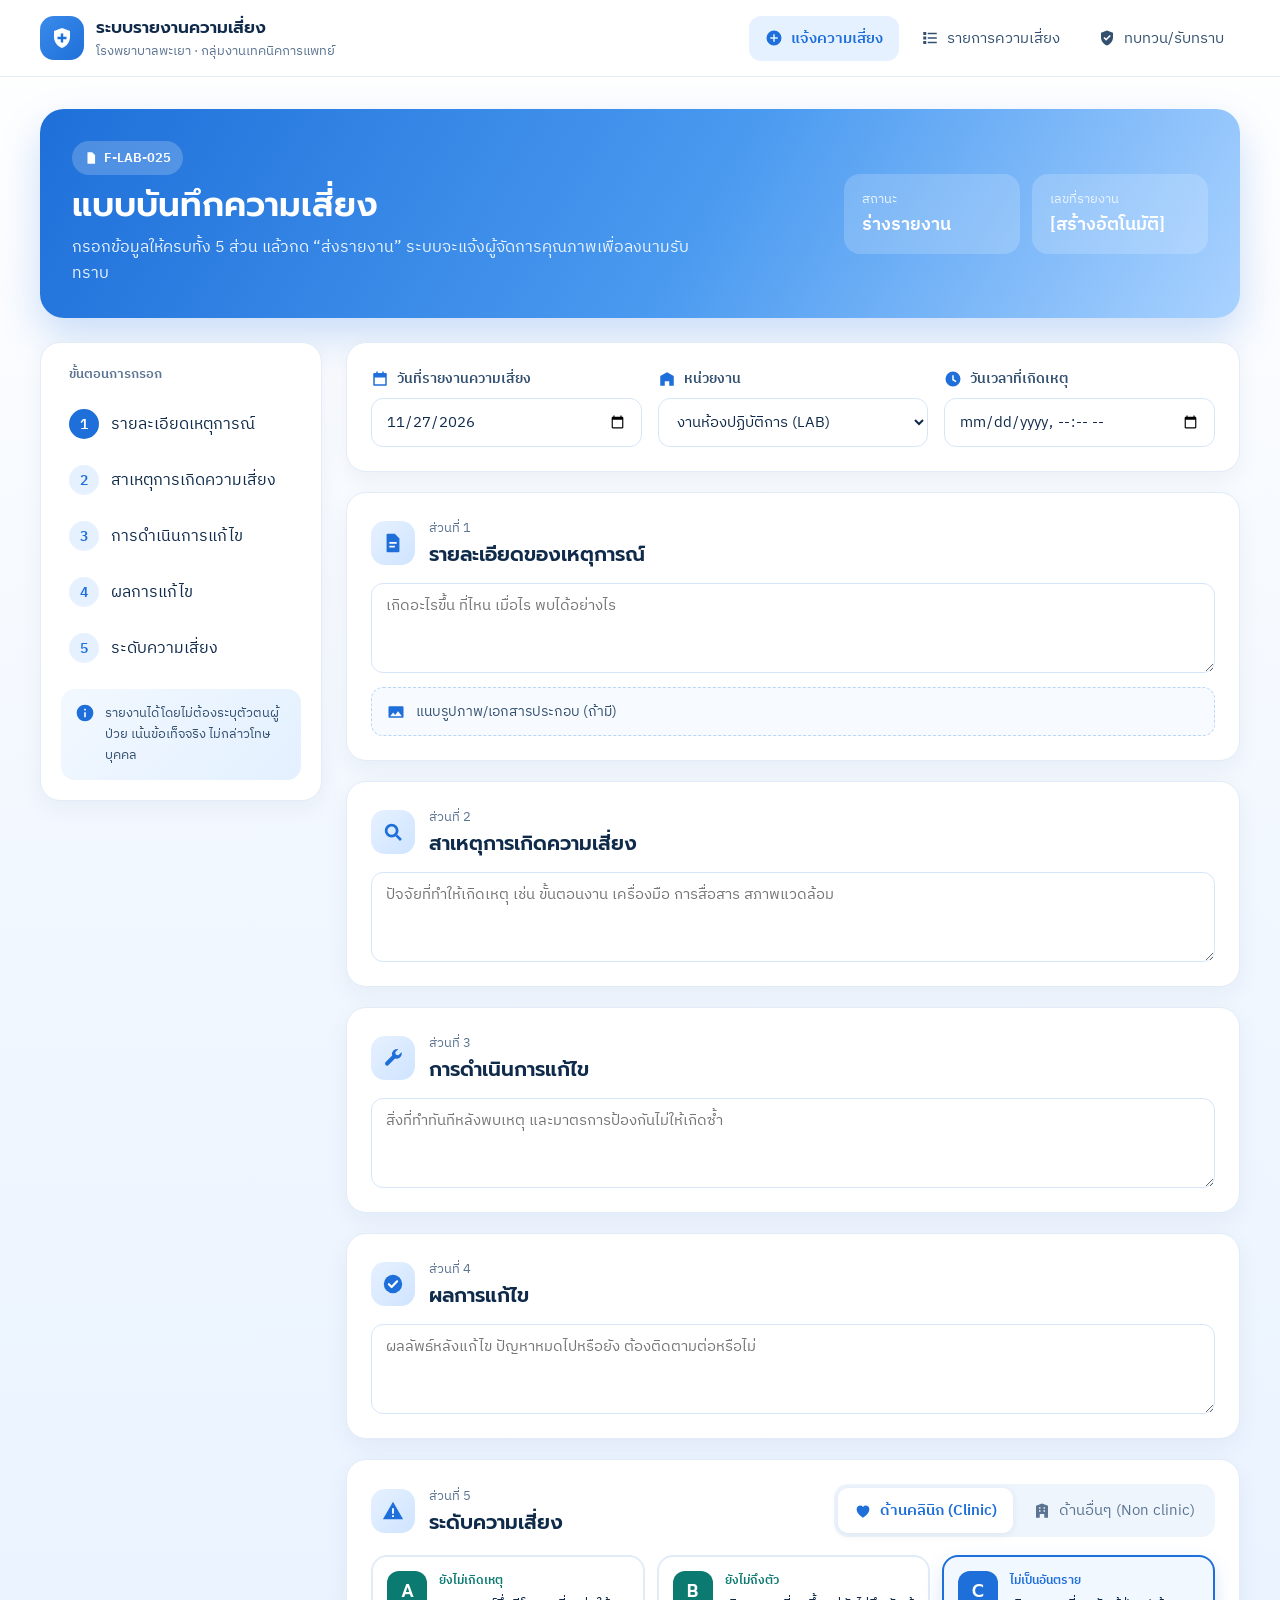
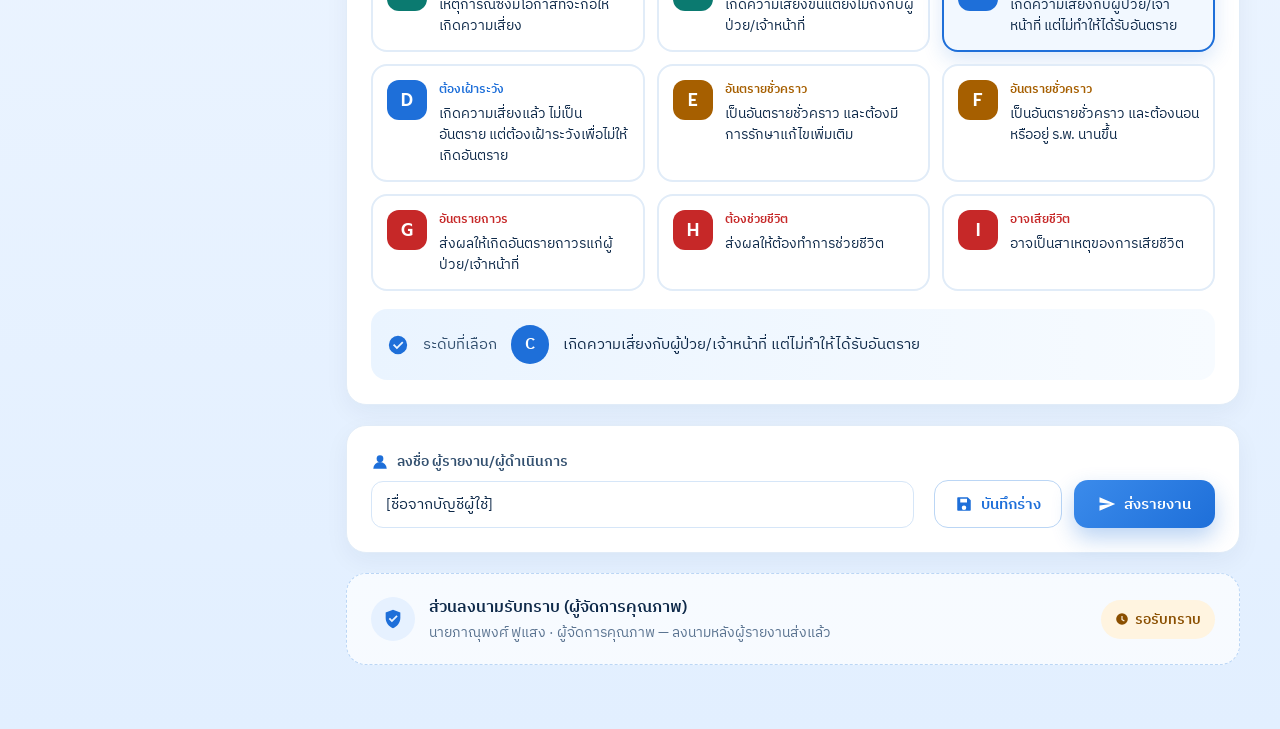
==== index.html @ 82d681a1 "Add static mockup of the risk reporting website (F-LAB-025) Three pages converted from the design ca" ====
<!doctype html>
<html lang="th">
<head>
<meta charset="utf-8">
<meta name="viewport" content="width=device-width, initial-scale=1">
<title>แบบบันทึกความเสี่ยง · ระบบรายงานความเสี่ยง</title>
<link rel="preconnect" href="https://fonts.googleapis.com">
<link rel="preconnect" href="https://fonts.gstatic.com" crossorigin>
<link rel="stylesheet" href="https://fonts.googleapis.com/css2?family=IBM+Plex+Sans+Thai:wght@400;500;600;700&amp;family=Prompt:wght@500;600;700&amp;display=swap">
<link rel="stylesheet" href="assets/style.css">
</head>
<body>
<div style="min-height: 100vh; background: linear-gradient(180deg, #FFFFFF 0%, #F1F7FF 40%, #E2EFFF 100%); font-family: 'IBM Plex Sans Thai', sans-serif; color: #0F2A4A">

<header style="background: rgba(255,255,255,0.85); border-bottom: 1px solid #E1ECF8; backdrop-filter: blur(8px)">
<div style="max-width: 1200px; margin: 0 auto; padding: 14px 24px; display: flex; flex-wrap: wrap; align-items: center; justify-content: space-between; gap: 12px">
<div style="display: flex; align-items: center; gap: 12px">
<div style="width: 44px; height: 44px; border-radius: 14px; background: linear-gradient(135deg, #3B8BEB, #1E6FD9); color: #FFFFFF; display: flex; align-items: center; justify-content: center">
<svg width="24" height="24" viewBox="0 0 24 24" aria-hidden="true"><path fill="currentColor" d="M12 2 4 5v6c0 5 3.4 9.4 8 11 4.6-1.6 8-6 8-11V5l-8-3z"></path><path fill="#1E6FD9" d="M10.8 7.5h2.4v3.3h3.3v2.4h-3.3v3.3h-2.4v-3.3H7.5v-2.4h3.3z"></path></svg>
</div>
<div>
<div style="font-family: Prompt, sans-serif; font-weight: 600; font-size: 17px">ระบบรายงานความเสี่ยง</div>
<div style="font-size: 13px; color: #5B7491">โรงพยาบาลพะเยา · กลุ่มงานเทคนิคการแพทย์</div>
</div>
</div>
<nav style="display: flex; flex-wrap: wrap; gap: 6px">
<a href="index.html" style="display: flex; align-items: center; gap: 8px; padding: 10px 16px; border-radius: 12px; background: #E6F1FF; color: #1E6FD9; font-weight: 600; font-size: 15px">
<svg width="18" height="18" viewBox="0 0 24 24" aria-hidden="true"><path fill="currentColor" d="M12 2a10 10 0 1 0 0 20 10 10 0 0 0 0-20zm1 5v4h4v2h-4v4h-2v-4H7v-2h4V7h2z"></path></svg>แจ้งความเสี่ยง</a>
<a href="list.html" style="display: flex; align-items: center; gap: 8px; padding: 10px 16px; border-radius: 12px; color: #33506F; font-size: 15px">
<svg width="18" height="18" viewBox="0 0 24 24" aria-hidden="true"><path fill="currentColor" d="M3 4h4v4H3zm6 1h12v2H9zM3 10h4v4H3zm6 1h12v2H9zm-6 5h4v4H3zm6 1h12v2H9z"></path></svg>รายการความเสี่ยง</a>
<a href="review.html" style="display: flex; align-items: center; gap: 8px; padding: 10px 16px; border-radius: 12px; color: #33506F; font-size: 15px">
<svg width="18" height="18" viewBox="0 0 24 24" aria-hidden="true"><path fill="currentColor" d="M12 2 4 5v6c0 5 3.4 9.4 8 11 4.6-1.6 8-6 8-11V5l-8-3zm-1.2 13.6-3.5-3.5 1.4-1.4 2.1 2.1 4.9-4.9 1.4 1.4-6.3 6.3z"></path></svg>ทบทวน/รับทราบ</a>
</nav>
</div>
</header>

<main style="max-width: 1200px; margin: 0 auto; padding: 32px 24px 64px; display: flex; flex-direction: column; gap: 24px">

<section style="border-radius: 24px; padding: 32px; background: linear-gradient(120deg, #1E6FD9 0%, #4A9AF0 55%, #A9D2FF 100%); color: #FFFFFF; display: flex; flex-wrap: wrap; align-items: center; justify-content: space-between; gap: 20px; box-shadow: 0 18px 40px rgba(30,111,217,0.22)">
<div style="display: flex; flex-direction: column; gap: 8px; max-width: 640px">
<div style="display: inline-flex; align-self: flex-start; align-items: center; gap: 6px; padding: 6px 12px; border-radius: 999px; background: rgba(255,255,255,0.2); font-size: 13px; font-weight: 600">
<svg width="14" height="14" viewBox="0 0 24 24" aria-hidden="true"><path fill="currentColor" d="M6 2h8l5 5v15H6z"></path></svg>F-LAB-025</div>
<h1 style="margin: 0; font-family: Prompt, sans-serif; font-size: 34px; font-weight: 600; line-height: 1.3">แบบบันทึกความเสี่ยง</h1>
<p style="margin: 0; font-size: 16px; line-height: 1.6; color: #EAF4FF">กรอกข้อมูลให้ครบทั้ง 5 ส่วน แล้วกด “ส่งรายงาน” ระบบจะแจ้งผู้จัดการคุณภาพเพื่อลงนามรับทราบ</p>
</div>
<div style="display: flex; gap: 12px; flex-wrap: wrap">
<div style="background: rgba(255,255,255,0.18); border-radius: 16px; padding: 14px 18px; min-width: 140px">
<div style="font-size: 13px; color: #EAF4FF">สถานะ</div>
<div style="font-size: 18px; font-weight: 600">ร่างรายงาน</div>
</div>
<div style="background: rgba(255,255,255,0.18); border-radius: 16px; padding: 14px 18px; min-width: 140px">
<div style="font-size: 13px; color: #EAF4FF">เลขที่รายงาน</div>
<div style="font-size: 18px; font-weight: 600">[สร้างอัตโนมัติ]</div>
</div>
</div>
</section>

<div style="display: flex; flex-wrap: wrap; gap: 24px; align-items: flex-start">

<aside style="flex: 1 1 240px; max-width: 300px; background: #FFFFFF; border: 1px solid #E1ECF8; border-radius: 20px; padding: 20px; display: flex; flex-direction: column; gap: 6px; box-shadow: 0 8px 24px rgba(15,42,74,0.05)">
<div style="font-size: 13px; font-weight: 600; color: #5B7491; padding: 0 8px 8px">ขั้นตอนการกรอก</div>
<a href="#s1" style="display: flex; align-items: center; gap: 12px; padding: 10px 8px; border-radius: 12px; color: #0F2A4A"><span style="width: 30px; height: 30px; border-radius: 50%; background: #1E6FD9; color: #FFFFFF; display: flex; align-items: center; justify-content: center; font-weight: 600; font-size: 14px">1</span>รายละเอียดเหตุการณ์</a>
<a href="#s2" style="display: flex; align-items: center; gap: 12px; padding: 10px 8px; border-radius: 12px; color: #0F2A4A"><span style="width: 30px; height: 30px; border-radius: 50%; background: #E6F1FF; color: #1E6FD9; display: flex; align-items: center; justify-content: center; font-weight: 600; font-size: 14px">2</span>สาเหตุการเกิดความเสี่ยง</a>
<a href="#s3" style="display: flex; align-items: center; gap: 12px; padding: 10px 8px; border-radius: 12px; color: #0F2A4A"><span style="width: 30px; height: 30px; border-radius: 50%; background: #E6F1FF; color: #1E6FD9; display: flex; align-items: center; justify-content: center; font-weight: 600; font-size: 14px">3</span>การดำเนินการแก้ไข</a>
<a href="#s4" style="display: flex; align-items: center; gap: 12px; padding: 10px 8px; border-radius: 12px; color: #0F2A4A"><span style="width: 30px; height: 30px; border-radius: 50%; background: #E6F1FF; color: #1E6FD9; display: flex; align-items: center; justify-content: center; font-weight: 600; font-size: 14px">4</span>ผลการแก้ไข</a>
<a href="#s5" style="display: flex; align-items: center; gap: 12px; padding: 10px 8px; border-radius: 12px; color: #0F2A4A"><span style="width: 30px; height: 30px; border-radius: 50%; background: #E6F1FF; color: #1E6FD9; display: flex; align-items: center; justify-content: center; font-weight: 600; font-size: 14px">5</span>ระดับความเสี่ยง</a>
<div style="margin-top: 10px; padding: 14px; border-radius: 14px; background: linear-gradient(135deg, #F2F8FF, #E3F0FF); font-size: 13px; line-height: 1.6; color: #33506F; display: flex; gap: 10px">
<svg width="20" height="20" viewBox="0 0 24 24" aria-hidden="true" style="flex: none; color: #1E6FD9"><path fill="currentColor" d="M12 2a10 10 0 1 0 0 20 10 10 0 0 0 0-20zm1 15h-2v-6h2v6zm0-8h-2V7h2v2z"></path></svg>
<span>รายงานได้โดยไม่ต้องระบุตัวตนผู้ป่วย เน้นข้อเท็จจริง ไม่กล่าวโทษบุคคล</span>
</div>
</aside>

<form style="flex: 999 1 560px; min-width: 0; display: flex; flex-direction: column; gap: 20px">

<section style="background: #FFFFFF; border: 1px solid #E1ECF8; border-radius: 20px; padding: 24px; box-shadow: 0 8px 24px rgba(15,42,74,0.05); display: grid; grid-template-columns: repeat(auto-fit, minmax(220px, 1fr)); gap: 16px">
<label style="display: flex; flex-direction: column; gap: 8px"><span class="lbl" style="display: flex; align-items: center; gap: 8px"><svg width="18" height="18" viewBox="0 0 24 24" aria-hidden="true" style="color: #1E6FD9"><path fill="currentColor" fill-rule="evenodd" d="M7 2h2v2h6V2h2v2h3a1 1 0 0 1 1 1v15a1 1 0 0 1-1 1H4a1 1 0 0 1-1-1V5a1 1 0 0 1 1-1h3V2zm12 8H5v9h14v-9z"></path></svg>วันที่รายงานความเสี่ยง</span><input class="fld" type="date" value="2026-11-27"></label>
<label style="display: flex; flex-direction: column; gap: 8px"><span class="lbl" style="display: flex; align-items: center; gap: 8px"><svg width="18" height="18" viewBox="0 0 24 24" aria-hidden="true" style="color: #1E6FD9"><path fill="currentColor" d="M3 21V8l9-5 9 5v13h-6v-6H9v6H3z"></path></svg>หน่วยงาน</span><select class="fld"><option>งานห้องปฏิบัติการ (LAB)</option><option>[หน่วยงานอื่น]</option></select></label>
<label style="display: flex; flex-direction: column; gap: 8px"><span class="lbl" style="display: flex; align-items: center; gap: 8px"><svg width="18" height="18" viewBox="0 0 24 24" aria-hidden="true" style="color: #1E6FD9"><path fill="currentColor" d="M12 2a10 10 0 1 0 0 20 10 10 0 0 0 0-20zm1 5v5.4l3.6 2.1-1 1.7L11 13.5V7h2z"></path></svg>วันเวลาที่เกิดเหตุ</span><input class="fld" type="datetime-local"></label>
</section>

<section id="s1" style="background: #FFFFFF; border: 1px solid #E1ECF8; border-radius: 20px; padding: 24px; box-shadow: 0 8px 24px rgba(15,42,74,0.05); display: flex; flex-direction: column; gap: 14px">
<div style="display: flex; align-items: center; gap: 14px">
<div style="width: 44px; height: 44px; border-radius: 14px; background: linear-gradient(135deg, #E6F1FF, #CFE4FF); color: #1E6FD9; display: flex; align-items: center; justify-content: center"><svg width="22" height="22" viewBox="0 0 24 24" aria-hidden="true"><path fill="currentColor" d="M6 2h8l5 5v14a1 1 0 0 1-1 1H6a1 1 0 0 1-1-1V3a1 1 0 0 1 1-1z"></path><path fill="#FFFFFF" d="M8 11h8v1.8H8zm0 4h6v1.8H8z"></path></svg></div>
<div><div style="font-size: 13px; color: #5B7491">ส่วนที่ 1</div><h2 style="margin: 0; font-family: Prompt, sans-serif; font-size: 20px; font-weight: 600">รายละเอียดของเหตุการณ์</h2></div>
</div>
<textarea class="fld" aria-label="รายละเอียดของเหตุการณ์" placeholder="เกิดอะไรขึ้น ที่ไหน เมื่อไร พบได้อย่างไร"></textarea>
<div style="display: flex; align-items: center; gap: 10px; padding: 12px 14px; border: 1.5px dashed #BBD6F5; border-radius: 12px; color: #33506F; font-size: 14px; background: #F7FBFF">
<svg width="20" height="20" viewBox="0 0 24 24" aria-hidden="true" style="color: #1E6FD9"><path fill="currentColor" d="M4 5h16a1 1 0 0 1 1 1v12a1 1 0 0 1-1 1H4a1 1 0 0 1-1-1V6a1 1 0 0 1 1-1zm1 12h14l-4.5-6-3.5 4.5-2.5-3L5 17z"></path></svg>แนบรูปภาพ/เอกสารประกอบ (ถ้ามี)</div>
</section>

<section id="s2" style="background: #FFFFFF; border: 1px solid #E1ECF8; border-radius: 20px; padding: 24px; box-shadow: 0 8px 24px rgba(15,42,74,0.05); display: flex; flex-direction: column; gap: 14px">
<div style="display: flex; align-items: center; gap: 14px">
<div style="width: 44px; height: 44px; border-radius: 14px; background: linear-gradient(135deg, #E6F1FF, #CFE4FF); color: #1E6FD9; display: flex; align-items: center; justify-content: center"><svg width="22" height="22" viewBox="0 0 24 24" aria-hidden="true"><circle cx="10.5" cy="10.5" r="6" fill="none" stroke="currentColor" stroke-width="3"></circle><path fill="currentColor" d="m14.6 16.7 2.1-2.1 5 5-2.1 2.1z"></path></svg></div>
<div><div style="font-size: 13px; color: #5B7491">ส่วนที่ 2</div><h2 style="margin: 0; font-family: Prompt, sans-serif; font-size: 20px; font-weight: 600">สาเหตุการเกิดความเสี่ยง</h2></div>
</div>
<textarea class="fld" aria-label="สาเหตุการเกิดความเสี่ยง" placeholder="ปัจจัยที่ทำให้เกิดเหตุ เช่น ขั้นตอนงาน เครื่องมือ การสื่อสาร สภาพแวดล้อม"></textarea>
</section>

<section id="s3" style="background: #FFFFFF; border: 1px solid #E1ECF8; border-radius: 20px; padding: 24px; box-shadow: 0 8px 24px rgba(15,42,74,0.05); display: flex; flex-direction: column; gap: 14px">
<div style="display: flex; align-items: center; gap: 14px">
<div style="width: 44px; height: 44px; border-radius: 14px; background: linear-gradient(135deg, #E6F1FF, #CFE4FF); color: #1E6FD9; display: flex; align-items: center; justify-content: center"><svg width="22" height="22" viewBox="0 0 24 24" aria-hidden="true"><path fill="currentColor" d="M21.6 7.2a5.6 5.6 0 0 1-7.4 5.3l-7.3 7.3a2.2 2.2 0 0 1-3.1-3.1l7.3-7.3a5.6 5.6 0 0 1 6.7-7.1l-3.3 3.3.6 2.8 2.8.6 3.3-3.3c.3.5.4 1 .4 1.5z"></path></svg></div>
<div><div style="font-size: 13px; color: #5B7491">ส่วนที่ 3</div><h2 style="margin: 0; font-family: Prompt, sans-serif; font-size: 20px; font-weight: 600">การดำเนินการแก้ไข</h2></div>
</div>
<textarea class="fld" aria-label="การดำเนินการแก้ไข" placeholder="สิ่งที่ทำทันทีหลังพบเหตุ และมาตรการป้องกันไม่ให้เกิดซ้ำ"></textarea>
</section>

<section id="s4" style="background: #FFFFFF; border: 1px solid #E1ECF8; border-radius: 20px; padding: 24px; box-shadow: 0 8px 24px rgba(15,42,74,0.05); display: flex; flex-direction: column; gap: 14px">
<div style="display: flex; align-items: center; gap: 14px">
<div style="width: 44px; height: 44px; border-radius: 14px; background: linear-gradient(135deg, #E6F1FF, #CFE4FF); color: #1E6FD9; display: flex; align-items: center; justify-content: center"><svg width="22" height="22" viewBox="0 0 24 24" aria-hidden="true"><circle cx="12" cy="12" r="10" fill="currentColor"></circle><path fill="none" stroke="#FFFFFF" stroke-width="2.4" stroke-linecap="round" stroke-linejoin="round" d="m7.5 12.3 3 3 6-6.2"></path></svg></div>
<div><div style="font-size: 13px; color: #5B7491">ส่วนที่ 4</div><h2 style="margin: 0; font-family: Prompt, sans-serif; font-size: 20px; font-weight: 600">ผลการแก้ไข</h2></div>
</div>
<textarea class="fld" aria-label="ผลการแก้ไข" placeholder="ผลลัพธ์หลังแก้ไข ปัญหาหมดไปหรือยัง ต้องติดตามต่อหรือไม่"></textarea>
</section>

<section id="s5" style="background: #FFFFFF; border: 1px solid #E1ECF8; border-radius: 20px; padding: 24px; box-shadow: 0 8px 24px rgba(15,42,74,0.05); display: flex; flex-direction: column; gap: 18px">
<div style="display: flex; flex-wrap: wrap; align-items: center; justify-content: space-between; gap: 14px">
<div style="display: flex; align-items: center; gap: 14px">
<div style="width: 44px; height: 44px; border-radius: 14px; background: linear-gradient(135deg, #E6F1FF, #CFE4FF); color: #1E6FD9; display: flex; align-items: center; justify-content: center"><svg width="22" height="22" viewBox="0 0 24 24" aria-hidden="true"><path fill="currentColor" d="M12 2 1 21h22L12 2z"></path><path fill="#FFFFFF" d="M11 9h2v6h-2zm0 7.5h2v2h-2z"></path></svg></div>
<div><div style="font-size: 13px; color: #5B7491">ส่วนที่ 5</div><h2 style="margin: 0; font-family: Prompt, sans-serif; font-size: 20px; font-weight: 600">ระดับความเสี่ยง</h2></div>
</div>
<div style="display: flex; gap: 4px; padding: 4px; border-radius: 14px; background: #EEF5FD">
<button type="button" id="tabClinic" style="display: flex; align-items: center; gap: 8px; border: 0; cursor: pointer; font: inherit; font-size: 15px; padding: 10px 16px; border-radius: 10px"><svg width="18" height="18" viewBox="0 0 24 24" aria-hidden="true"><path fill="currentColor" d="M12 21s-8.5-5.2-8.5-11.2A4.8 4.8 0 0 1 12 6.6a4.8 4.8 0 0 1 8.5 3.2C20.5 15.8 12 21 12 21z"></path></svg>ด้านคลินิก (Clinic)</button>
<button type="button" id="tabNon" style="display: flex; align-items: center; gap: 8px; border: 0; cursor: pointer; font: inherit; font-size: 15px; padding: 10px 16px; border-radius: 10px"><svg width="18" height="18" viewBox="0 0 24 24" aria-hidden="true"><path fill="currentColor" d="M4 21V5l8-3 8 3v16h-5v-5H9v5H4zm4-12h2V7H8zm6 0h2V7h-2zm-6 4h2v-2H8zm6 0h2v-2h-2z"></path></svg>ด้านอื่นๆ (Non clinic)</button>
</div>
</div>

<div id="levels" style="display: grid; grid-template-columns: repeat(auto-fill, minmax(240px, 1fr)); gap: 12px"></div>

<div style="display: flex; flex-wrap: wrap; align-items: center; gap: 14px; padding: 16px; border-radius: 16px; background: linear-gradient(90deg, #EAF4FF, #F7FBFF)">
<svg width="22" height="22" viewBox="0 0 24 24" aria-hidden="true" style="color: #1E6FD9"><path fill="currentColor" d="M12 2a10 10 0 1 0 0 20 10 10 0 0 0 0-20zm-1.2 14.6-4.3-4.3 1.4-1.4 2.9 2.9 5.7-5.7 1.4 1.4-7.1 7.1z"></path></svg>
<span style="font-size: 15px; color: #33506F">ระดับที่เลือก</span>
<span style="padding: 6px 14px; border-radius: 999px; color: #FFFFFF; font-weight: 600" id="selCode"></span>
<span style="font-size: 15px; flex: 1 1 300px" id="selDesc"></span>
</div>
</section>

<section style="background: #FFFFFF; border: 1px solid #E1ECF8; border-radius: 20px; padding: 24px; box-shadow: 0 8px 24px rgba(15,42,74,0.05); display: flex; flex-wrap: wrap; gap: 20px; align-items: flex-end">
<label style="flex: 1 1 280px; display: flex; flex-direction: column; gap: 8px"><span class="lbl" style="display: flex; align-items: center; gap: 8px"><svg width="18" height="18" viewBox="0 0 24 24" aria-hidden="true" style="color: #1E6FD9"><circle cx="12" cy="7.5" r="4.5" fill="currentColor"></circle><path fill="currentColor" d="M3 21a9 9 0 0 1 18 0z"></path></svg>ลงชื่อ ผู้รายงาน/ผู้ดำเนินการ</span><input class="fld" type="text" value="[ชื่อจากบัญชีผู้ใช้]"></label>
<div style="display: flex; gap: 12px; flex-wrap: wrap">
<button type="button" style="display: flex; align-items: center; gap: 8px; min-height: 48px; padding: 0 20px; border-radius: 14px; border: 1.5px solid #BBD6F5; background: #FFFFFF; color: #1E6FD9; font: inherit; font-weight: 600; font-size: 15px; cursor: pointer"><svg width="18" height="18" viewBox="0 0 24 24" aria-hidden="true"><path fill="currentColor" d="M4 3h13l4 4v13a1 1 0 0 1-1 1H4a1 1 0 0 1-1-1V4a1 1 0 0 1 1-1zm3 2v5h9V5H7zm5 9a3 3 0 1 0 0 6 3 3 0 0 0 0-6z"></path></svg>บันทึกร่าง</button>
<a href="list.html" style="display: flex; align-items: center; gap: 8px; min-height: 48px; padding: 0 24px; border-radius: 14px; background: linear-gradient(135deg, #3B8BEB, #1E6FD9); color: #FFFFFF; font-weight: 600; font-size: 15px; box-shadow: 0 10px 22px rgba(30,111,217,0.3)"><svg width="18" height="18" viewBox="0 0 24 24" aria-hidden="true"><path fill="currentColor" d="M2 21 23 12 2 3v7l15 2-15 2z"></path></svg>ส่งรายงาน</a>
</div>
</section>

<section style="border-radius: 20px; padding: 20px 24px; background: rgba(255,255,255,0.7); border: 1.5px dashed #BBD6F5; display: flex; flex-wrap: wrap; align-items: center; justify-content: space-between; gap: 16px">
<div style="display: flex; align-items: center; gap: 14px">
<div style="width: 44px; height: 44px; border-radius: 50%; background: #E6F1FF; color: #1E6FD9; display: flex; align-items: center; justify-content: center"><svg width="22" height="22" viewBox="0 0 24 24" aria-hidden="true"><path fill="currentColor" d="M12 2 4 5v6c0 5 3.4 9.4 8 11 4.6-1.6 8-6 8-11V5l-8-3zm-1.2 13.6-3.5-3.5 1.4-1.4 2.1 2.1 4.9-4.9 1.4 1.4-6.3 6.3z"></path></svg></div>
<div><div style="font-weight: 600">ส่วนลงนามรับทราบ (ผู้จัดการคุณภาพ)</div><div style="font-size: 14px; color: #5B7491">นายภาณุพงศ์ ฟูแสง · ผู้จัดการคุณภาพ — ลงนามหลังผู้รายงานส่งแล้ว</div></div>
</div>
<span style="display: inline-flex; align-items: center; gap: 6px; padding: 8px 14px; border-radius: 999px; background: #FFF4E0; color: #8A4F00; font-size: 14px; font-weight: 600"><svg width="14" height="14" viewBox="0 0 24 24" aria-hidden="true"><path fill="currentColor" d="M12 2a10 10 0 1 0 0 20 10 10 0 0 0 0-20zm1 5v5.4l3.6 2.1-1 1.7L11 13.5V7h2z"></path></svg>รอรับทราบ</span>
</section>

</form>
</div>
</main>
</div>
<script src="assets/main.js"></script>
</body>
</html>
---- assets/style.css ----
/* index.html */
body{margin:0}
a{color:#1E6FD9;text-decoration:none}a:hover{color:#124C9E}
.fld{width:100%;box-sizing:border-box;border:1.5px solid #D6E6F8;border-radius:12px;padding:12px 14px;font:inherit;font-size:15px;color:#0F2A4A;background:#FFFFFF;outline:none}
.fld:focus{border-color:#1E6FD9;box-shadow:0 0 0 4px rgba(30,111,217,.12)}
textarea.fld{min-height:110px;resize:vertical;line-height:1.6}
.lbl{font-size:14px;font-weight:600;color:#33506F}
/* list.html */
.fld{box-sizing:border-box;border:1.5px solid #D6E6F8;border-radius:12px;padding:10px 14px;font:inherit;font-size:15px;color:#0F2A4A;background:#FFFFFF;outline:none}
th{font-size:13px;font-weight:600;color:#5B7491;text-align:left;padding:12px 16px;background:#F4F9FF}
td{padding:14px 16px;border-top:1px solid #EAF2FB;font-size:15px;vertical-align:middle}
/* review.html */
textarea.fld{min-height:90px;resize:vertical;line-height:1.6}
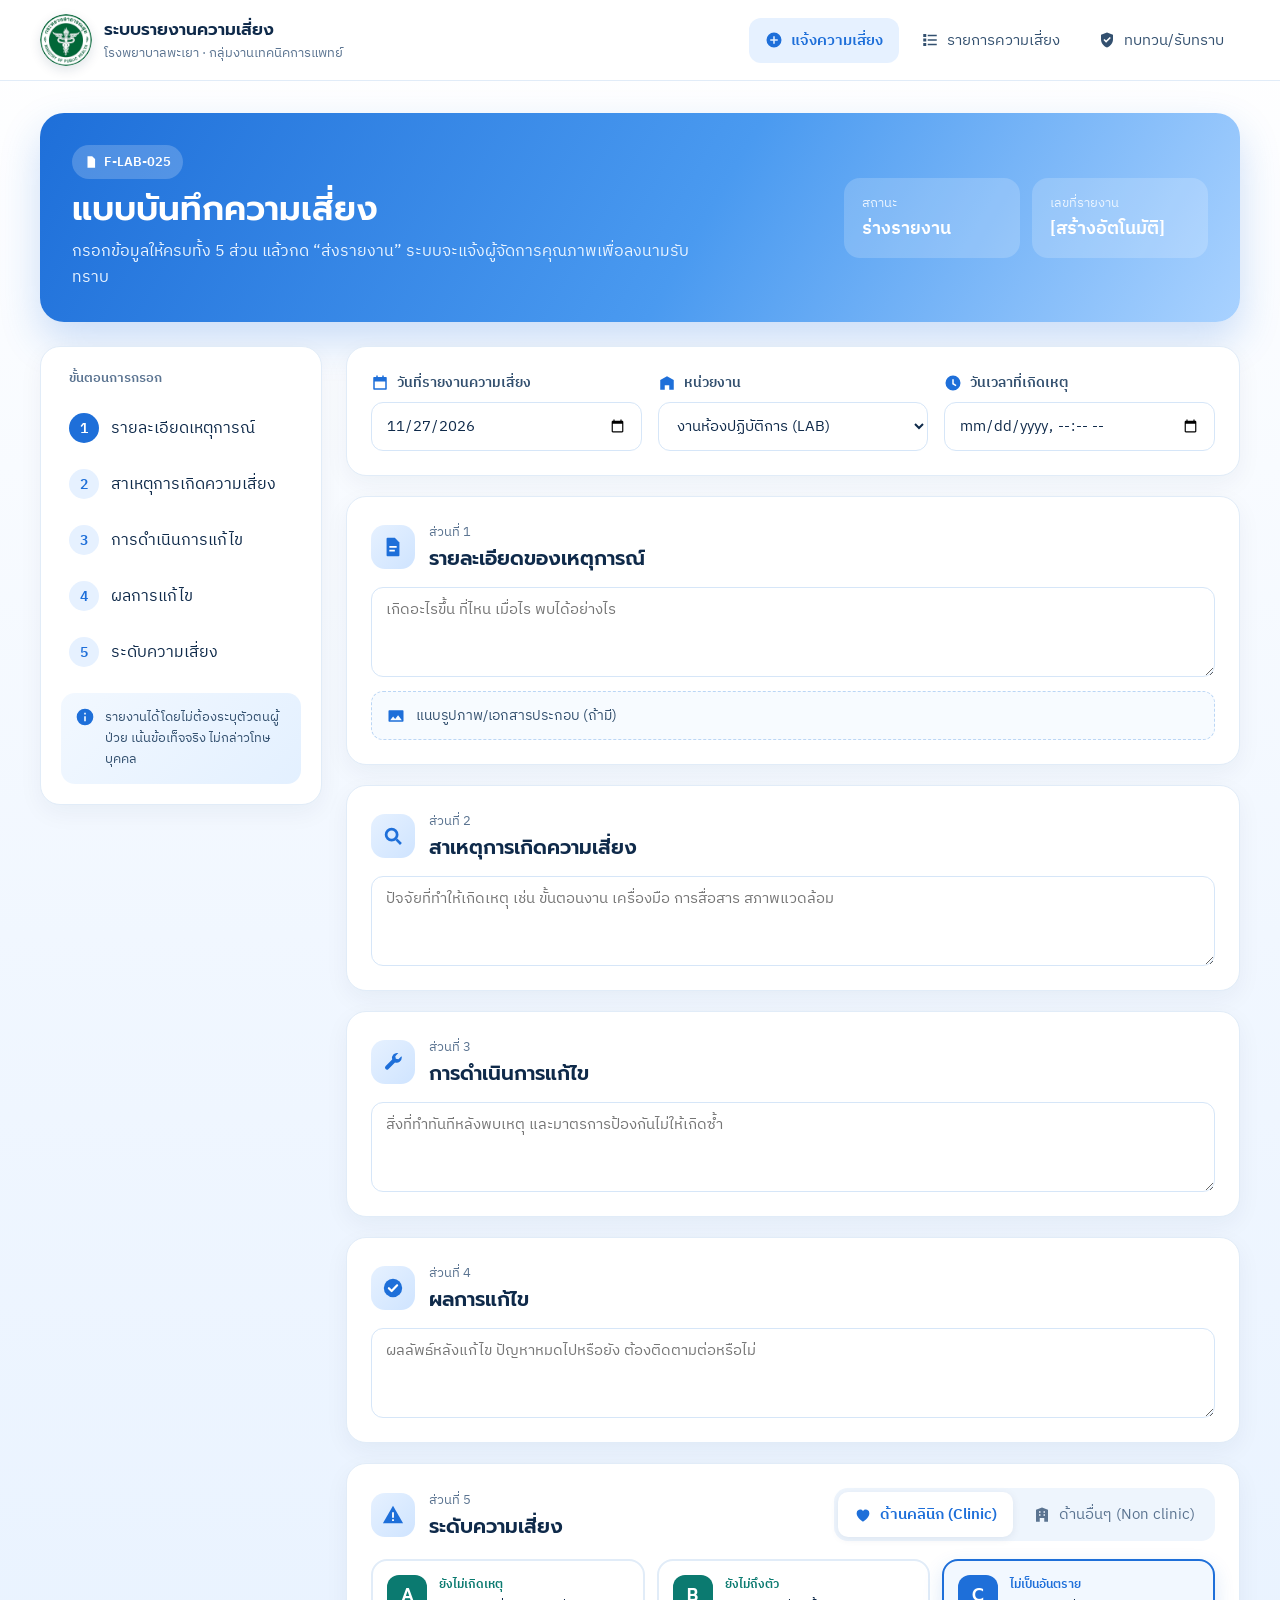
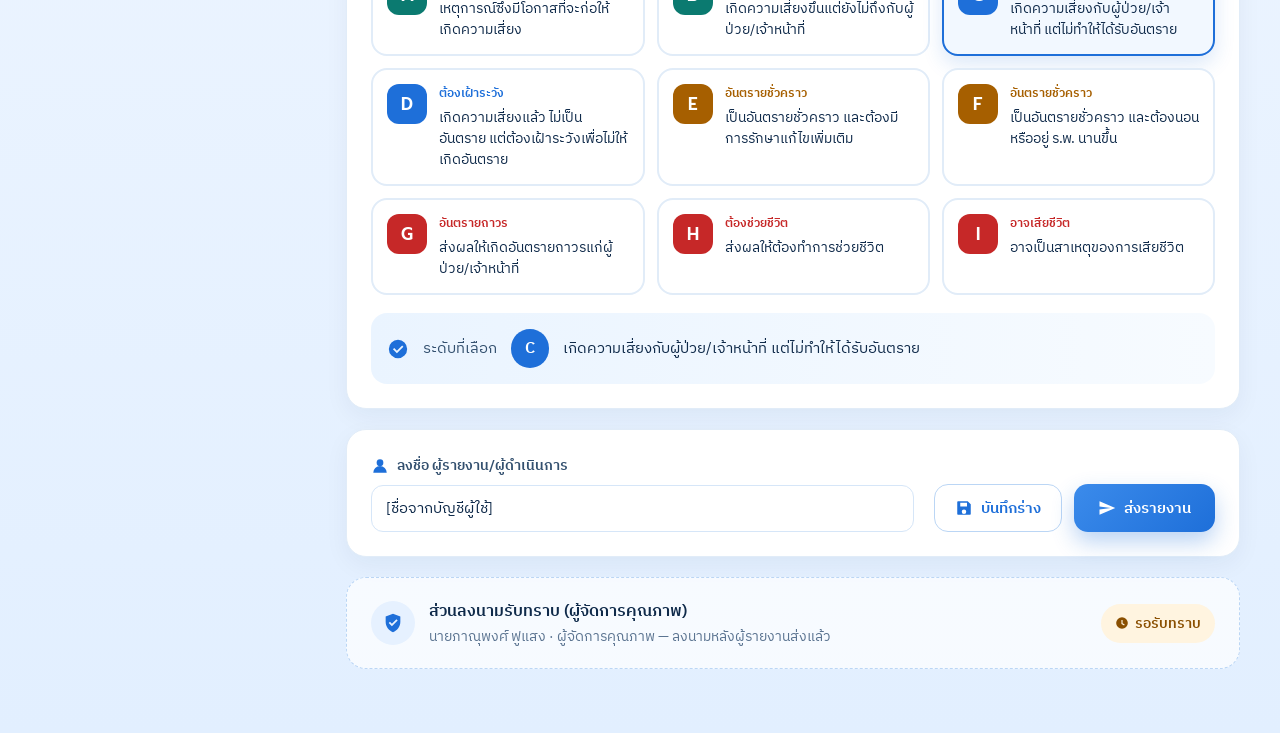
==== commit 565dc721: "Add Phayao Hospital logo to the header and as favicon Co-Authored-By: Claude Opus 5.5 <noreply@anthr" ====
--- a/index.html
+++ b/index.html
@@ -7,6 +7,7 @@
 <link rel="preconnect" href="https://fonts.googleapis.com">
 <link rel="preconnect" href="https://fonts.gstatic.com" crossorigin>
 <link rel="stylesheet" href="https://fonts.googleapis.com/css2?family=IBM+Plex+Sans+Thai:wght@400;500;600;700&amp;family=Prompt:wght@500;600;700&amp;display=swap">
+<link rel="icon" type="image/png" href="assets/favicon.png">
 <link rel="stylesheet" href="assets/style.css">
 </head>
 <body>
@@ -15,9 +16,7 @@
 <header style="background: rgba(255,255,255,0.85); border-bottom: 1px solid #E1ECF8; backdrop-filter: blur(8px)">
 <div style="max-width: 1200px; margin: 0 auto; padding: 14px 24px; display: flex; flex-wrap: wrap; align-items: center; justify-content: space-between; gap: 12px">
 <div style="display: flex; align-items: center; gap: 12px">
-<div style="width: 44px; height: 44px; border-radius: 14px; background: linear-gradient(135deg, #3B8BEB, #1E6FD9); color: #FFFFFF; display: flex; align-items: center; justify-content: center">
-<svg width="24" height="24" viewBox="0 0 24 24" aria-hidden="true"><path fill="currentColor" d="M12 2 4 5v6c0 5 3.4 9.4 8 11 4.6-1.6 8-6 8-11V5l-8-3z"></path><path fill="#1E6FD9" d="M10.8 7.5h2.4v3.3h3.3v2.4h-3.3v3.3h-2.4v-3.3H7.5v-2.4h3.3z"></path></svg>
-</div>
+<img src="assets/logo.png" alt="ตราโรงพยาบาลพะเยา กระทรวงสาธารณสุข" width="52" height="52" style="width: 52px; height: 52px; border-radius: 50%; background: #FFFFFF; box-shadow: 0 4px 12px rgba(15,42,74,0.12)">
 <div>
 <div style="font-family: Prompt, sans-serif; font-weight: 600; font-size: 17px">ระบบรายงานความเสี่ยง</div>
 <div style="font-size: 13px; color: #5B7491">โรงพยาบาลพะเยา · กลุ่มงานเทคนิคการแพทย์</div>
